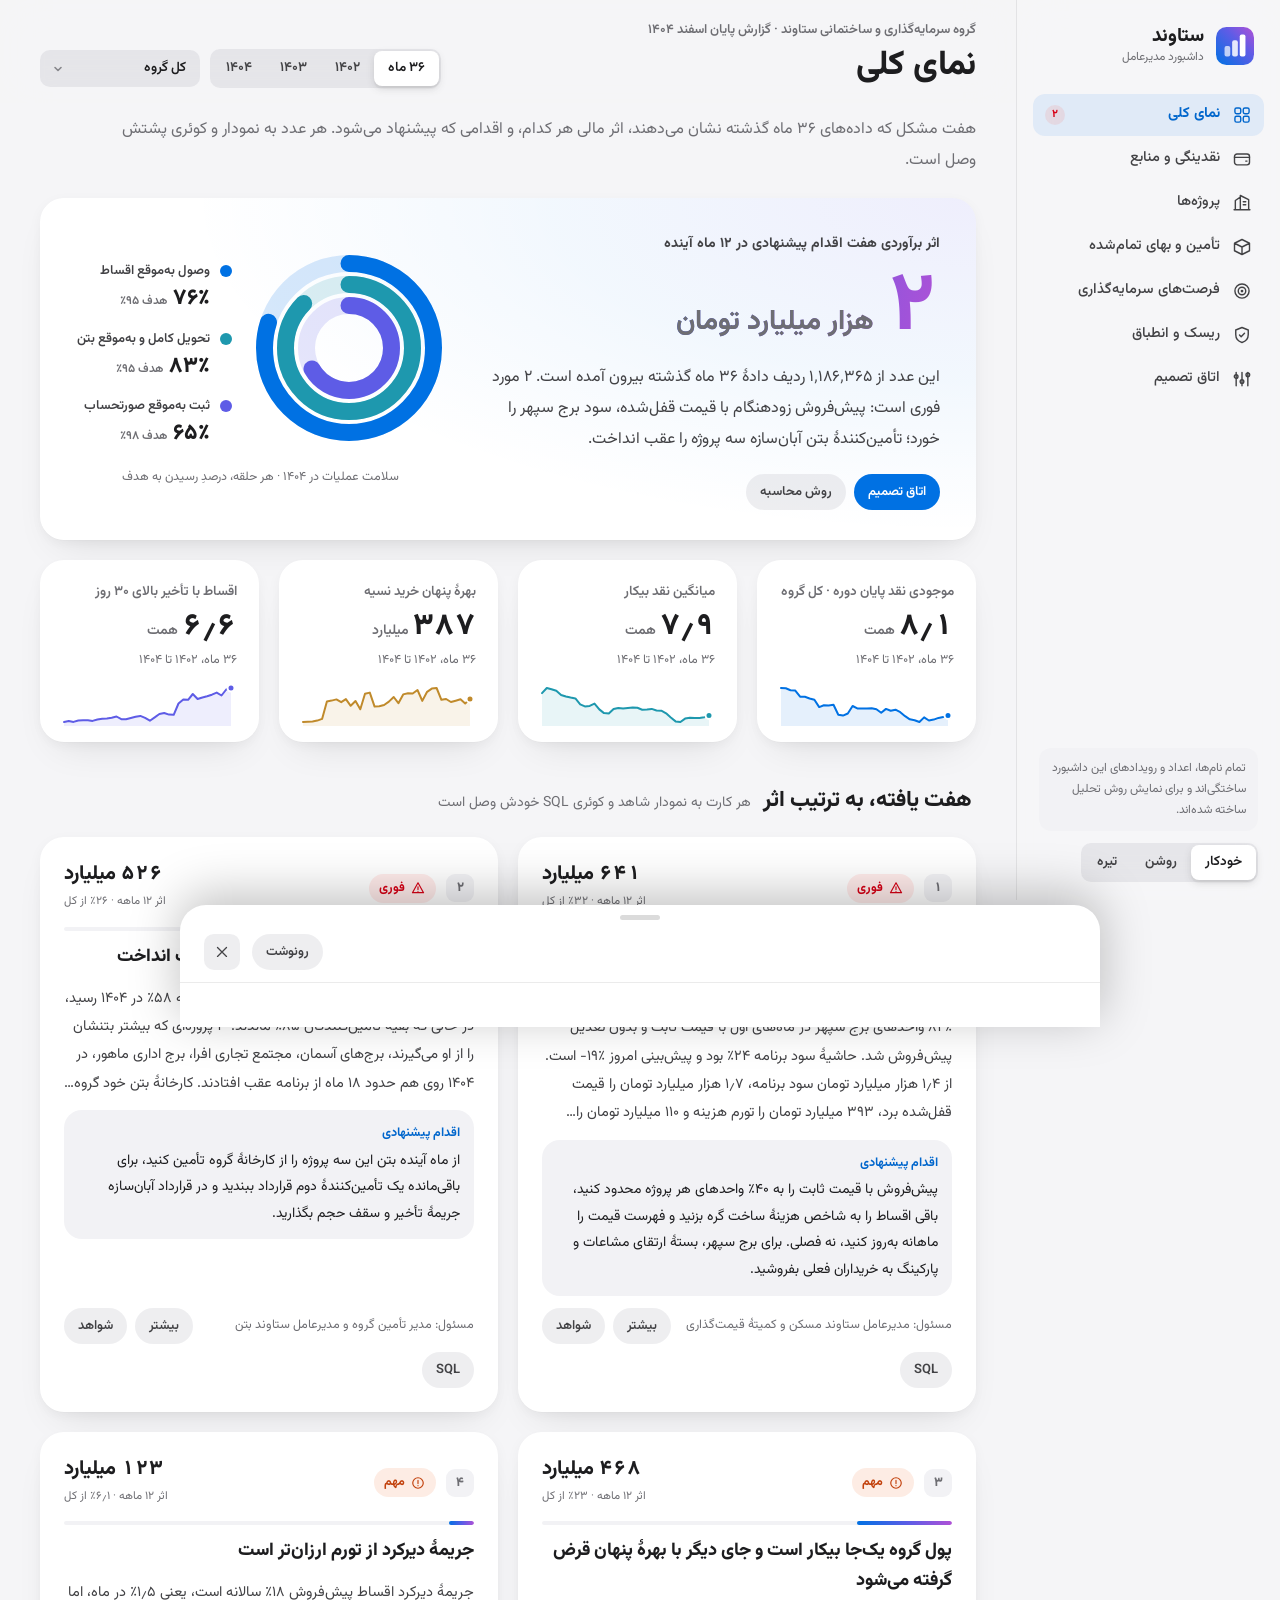
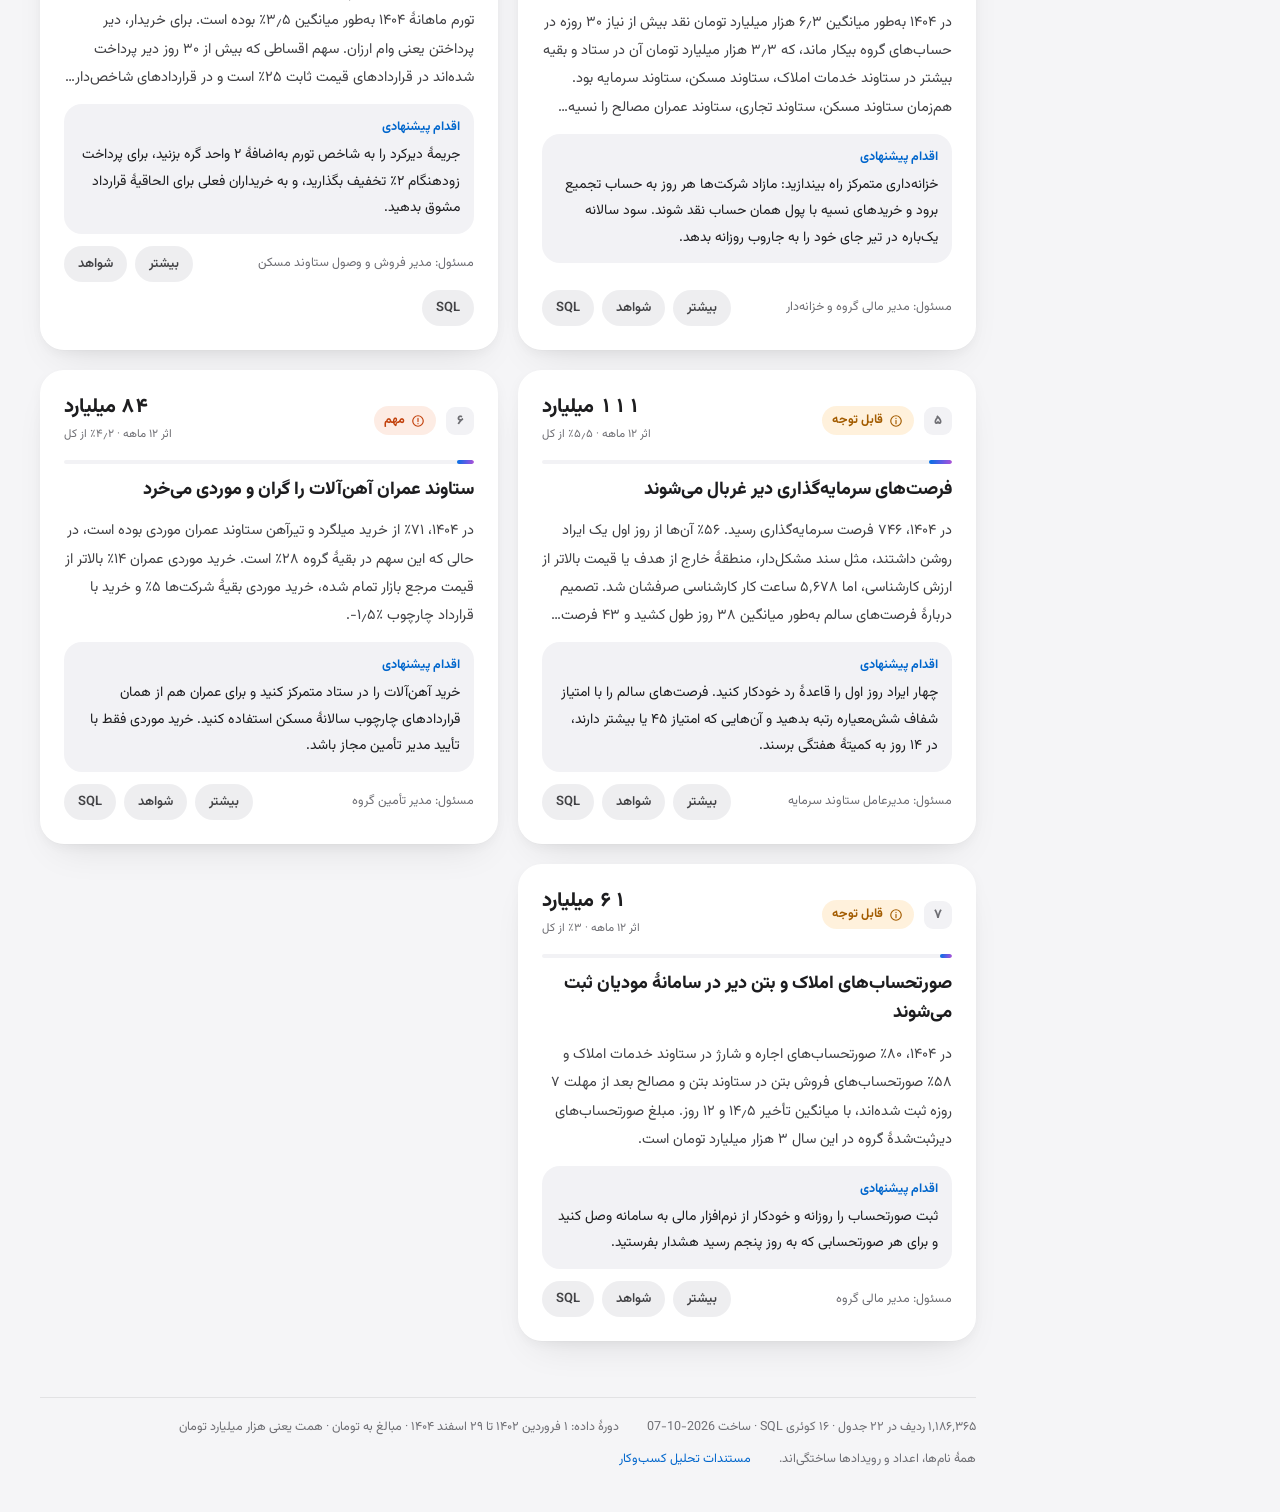
==== index.html @ 2791434b "Add the Setavand CEO decision dashboard, BA pack and data pipeline A Persian executive dashboard for" ====
<!doctype html>
<html lang="fa" dir="rtl">
<head>
  <meta charset="utf-8">
  <meta name="viewport" content="width=device-width, initial-scale=1, viewport-fit=cover">
  <title>داشبورد مدیرعامل ستاوند</title>
  <meta name="description" content="داشبورد تصمیم‌سازی مدیرعامل یک هلدینگ ساختمانی ساختگی: ۱٫۱۹ میلیون ردیف داده، هفت مشکل، هفت اقدام با اثر برآوردی. همهٔ داده‌ها ساختگی‌اند.">
  <meta name="theme-color" content="#f5f5f7" media="(prefers-color-scheme: light)">
  <meta name="theme-color" content="#000000" media="(prefers-color-scheme: dark)">
  <link rel="icon" href="assets/img/mark.svg" type="image/svg+xml">
  <link rel="preload" href="assets/fonts/Vazirmatn.woff2" as="font" type="font/woff2" crossorigin>
  <link rel="stylesheet" href="assets/css/app.css">
  <script>
    try { var t = localStorage.getItem("setavand-theme"); if (t === "light" || t === "dark") document.documentElement.setAttribute("data-theme", t); } catch (e) {}
  </script>
</head>
<body>
  <div class="app">
    <aside class="sidebar" aria-label="ناوبری اصلی">
      <div class="brand">
        <svg class="brand-mark" viewBox="0 0 40 40" aria-hidden="true">
          <defs><linearGradient id="bm" x1="0" y1="1" x2="1" y2="0"><stop offset="0" stop-color="#0071e3"/><stop offset=".6" stop-color="#5e5ce6"/><stop offset="1" stop-color="#b051d6"/></linearGradient></defs>
          <rect width="40" height="40" rx="11" fill="url(#bm)"/>
          <rect x="9" y="20" width="6" height="11" rx="2" fill="#fff" opacity=".7"/>
          <rect x="17" y="14" width="6" height="17" rx="2" fill="#fff" opacity=".85"/>
          <rect x="25" y="8" width="6" height="23" rx="2" fill="#fff"/>
        </svg>
        <div>
          <div class="brand-name">ستاوند</div>
          <div class="brand-sub">داشبورد مدیرعامل</div>
        </div>
      </div>
      <ul class="nav" id="nav"></ul>
      <div class="sidebar-foot">
        <div class="disclaimer">تمام نام‌ها، اعداد و رویدادهای این داشبورد ساختگی‌اند و برای نمایش روش تحلیل ساخته شده‌اند.</div>
        <div class="theme-toggle">
          <div class="seg" role="group" aria-label="حالت نمایش" id="theme-seg">
            <button type="button" data-theme-set="auto">خودکار</button>
            <button type="button" data-theme-set="light">روشن</button>
            <button type="button" data-theme-set="dark">تیره</button>
          </div>
        </div>
      </div>
    </aside>

    <div class="main">
      <header class="topbar" id="topbar">
        <div class="topbar-inner">
          <div class="title-block">
            <p class="eyebrow" id="eyebrow">گروه سرمایه‌گذاری و ساختمانی ستاوند · گزارش پایان اسفند ۱۴۰۴</p>
            <h1 class="page-title" id="page-title">نمای کلی</h1>
          </div>
          <div class="filters" id="filters">
            <div class="seg" role="group" aria-label="دورهٔ زمانی" id="year-seg"></div>
            <label class="sr-only" for="sub-select">شرکت</label>
            <select class="select" id="sub-select"></select>
            <button class="icon-btn mobile-only" type="button" id="theme-mobile" aria-label="تغییر حالت روشن و تیره">
              <svg viewBox="0 0 24 24"><path d="M21 12.8A9 9 0 1 1 11.2 3a7 7 0 0 0 9.8 9.8z"/></svg>
            </button>
          </div>
        </div>
        <nav class="mobile-nav" id="mobile-nav" aria-label="صفحه‌ها"></nav>
      </header>

      <main class="content" id="view" tabindex="-1">
        <p class="lede">در حال بارگذاری داده‌ها…</p>
      </main>

      <footer class="footer">
        <div class="footer-card" id="footer"></div>
      </footer>
    </div>
  </div>

  <div class="sheet-backdrop" id="sheet-backdrop"></div>
  <section class="sheet" id="sheet" role="dialog" aria-modal="true" aria-labelledby="sheet-title" hidden>
    <div class="sheet-grab"></div>
    <div class="sheet-head">
      <h3 id="sheet-title"></h3>
      <button class="btn" type="button" id="sheet-copy" hidden>رونوشت</button>
      <button class="icon-btn" type="button" id="sheet-close" aria-label="بستن">
        <svg viewBox="0 0 24 24"><path d="M6 6l12 12M18 6L6 18"/></svg>
      </button>
    </div>
    <div class="sheet-body" id="sheet-body"></div>
  </section>

  <script src="assets/js/model.js"></script>
  <script src="assets/js/charts.js"></script>
  <script src="assets/js/app.js"></script>
</body>
</html>
---- assets/css/app.css ----
/* Setavand executive dashboard - Apple-style design language, RTL, light & dark. */

@font-face {
  font-family: "Vazirmatn";
  src: url("../fonts/Vazirmatn.woff2") format("woff2-variations"), url("../fonts/Vazirmatn.woff2") format("woff2");
  font-weight: 100 900;
  font-display: swap;
}

:root {
  color-scheme: light;
  --page: #f5f5f7;
  --card: #ffffff;
  --card-2: #fbfbfd;
  --sunken: #f2f2f5;
  --ink: #1d1d1f;
  --ink-2: #424245;
  --ink-3: #6e6e73;
  --ink-4: #86868b;
  --hair: rgba(0, 0, 0, 0.08);
  --hair-strong: rgba(0, 0, 0, 0.14);
  --grid: #ececf0;
  --axis: #d2d2d7;
  --accent: #0071e3;
  --accent-ink: #0066cc;
  --accent-btn: #0071e3;
  --accent-soft: rgba(0, 113, 227, 0.09);
  --seg-bg: rgba(118, 118, 128, 0.12);
  --seg-on: #ffffff;
  --seg-shadow: 0 3px 8px rgba(0, 0, 0, 0.12), 0 3px 1px rgba(0, 0, 0, 0.04);
  --sidebar: rgba(246, 246, 248, 0.78);
  --topbar: rgba(245, 245, 247, 0.78);
  --shadow: 0 1px 1px rgba(0, 0, 0, 0.02), 0 4px 14px rgba(0, 0, 0, 0.045), 0 18px 40px -18px rgba(0, 0, 0, 0.12);
  --shadow-hover: 0 1px 1px rgba(0, 0, 0, 0.03), 0 10px 26px rgba(0, 0, 0, 0.08), 0 28px 60px -24px rgba(0, 0, 0, 0.2);
  --hero-grad: linear-gradient(100deg, #0071e3 0%, #5e5ce6 55%, #b051d6 100%);
  --hero-bg: radial-gradient(120% 140% at 100% 0%, rgba(94, 92, 230, 0.10) 0%, rgba(0, 113, 227, 0.05) 38%, rgba(255, 255, 255, 0) 70%), var(--card);

  /* categorical - validated: scripts/validate_palette.js, light vs #FFFFFF */
  --c1: #0071e3;
  --c2: #c08a2b;
  --c3: #5e5ce6;
  --c4: #1e98ae;
  --c5: #b051d6;
  --plan: #9a9aa0;
  --total: #48484a;
  /* sequential (one hue, light -> dark) */
  --q1: #cfe3fa; --q2: #9cc5f3; --q3: #5a9ee8; --q4: #1f74d6; --q5: #0b4fa3;

  /* status - reserved; always with an icon and a label */
  --good: #1f8a3b;     --good-soft: rgba(31, 138, 59, 0.10);
  --warning: #a35c00;  --warning-soft: rgba(255, 159, 10, 0.14);
  --serious: #c2410c;  --serious-soft: rgba(234, 88, 12, 0.11);
  --critical: #d70015; --critical-soft: rgba(255, 59, 48, 0.10);

  --radius: 24px;
  --radius-md: 18px;
  --radius-sm: 12px;
  --ease: cubic-bezier(0.2, 0.8, 0.2, 1);
  --sidebar-w: 264px;
}

@media (prefers-color-scheme: dark) {
  :root:not([data-theme="light"]) {
    color-scheme: dark;
    --page: #000000; --card: #1c1c1e; --card-2: #232325; --sunken: #2c2c2e;
    --ink: #f5f5f7; --ink-2: #d1d1d6; --ink-3: #a1a1a6; --ink-4: #8e8e93;
    --hair: rgba(255, 255, 255, 0.08); --hair-strong: rgba(255, 255, 255, 0.16);
    --grid: #2c2c2e; --axis: #3a3a3c;
    --accent: #2997ff; --accent-ink: #4aa8ff; --accent-soft: rgba(41, 151, 255, 0.14);
    --seg-bg: rgba(118, 118, 128, 0.24); --seg-on: #636366; --seg-shadow: 0 3px 8px rgba(0, 0, 0, 0.3);
    --sidebar: rgba(22, 22, 24, 0.78); --topbar: rgba(0, 0, 0, 0.72);
    --shadow: 0 0 0 1px rgba(255, 255, 255, 0.06); --shadow-hover: 0 0 0 1px rgba(255, 255, 255, 0.12), 0 20px 50px -20px rgba(0, 0, 0, 0.8);
    --hero-grad: linear-gradient(100deg, #2997ff 0%, #8c89ff 55%, #d27ff5 100%);
    --hero-bg: radial-gradient(120% 140% at 100% 0%, rgba(116, 114, 238, 0.20) 0%, rgba(41, 151, 255, 0.07) 40%, rgba(28, 28, 30, 0) 72%), var(--card);
    /* categorical - validated in dark mode vs #1C1C1E */
    --c1: #2a8bf2; --c2: #ba8732; --c3: #7472ee; --c4: #2a9fb4; --c5: #bb6be0;
    --plan: #7c7c82; --total: #c7c7cc;
    --q1: #16365c; --q2: #1d5293; --q3: #2a74c9; --q4: #5b9ff0; --q5: #a9cdf8;
    --good: #32d74b; --good-soft: rgba(50, 215, 75, 0.14);
    --warning: #ffb340; --warning-soft: rgba(255, 179, 64, 0.15);
    --serious: #ff8a4c; --serious-soft: rgba(255, 138, 76, 0.15);
    --critical: #ff6961; --critical-soft: rgba(255, 105, 97, 0.15);
  }
}
:root[data-theme="dark"] {
  color-scheme: dark;
  --page: #000000; --card: #1c1c1e; --card-2: #232325; --sunken: #2c2c2e;
  --ink: #f5f5f7; --ink-2: #d1d1d6; --ink-3: #a1a1a6; --ink-4: #8e8e93;
  --hair: rgba(255, 255, 255, 0.08); --hair-strong: rgba(255, 255, 255, 0.16);
  --grid: #2c2c2e; --axis: #3a3a3c;
  --accent: #2997ff; --accent-ink: #4aa8ff; --accent-soft: rgba(41, 151, 255, 0.14);
  --seg-bg: rgba(118, 118, 128, 0.24); --seg-on: #636366; --seg-shadow: 0 3px 8px rgba(0, 0, 0, 0.3);
  --sidebar: rgba(22, 22, 24, 0.78); --topbar: rgba(0, 0, 0, 0.72);
  --shadow: 0 0 0 1px rgba(255, 255, 255, 0.06); --shadow-hover: 0 0 0 1px rgba(255, 255, 255, 0.12), 0 20px 50px -20px rgba(0, 0, 0, 0.8);
  --hero-grad: linear-gradient(100deg, #2997ff 0%, #8c89ff 55%, #d27ff5 100%);
  --hero-bg: radial-gradient(120% 140% at 100% 0%, rgba(116, 114, 238, 0.20) 0%, rgba(41, 151, 255, 0.07) 40%, rgba(28, 28, 30, 0) 72%), var(--card);
  --c1: #2a8bf2; --c2: #ba8732; --c3: #7472ee; --c4: #2a9fb4; --c5: #bb6be0;
  --plan: #7c7c82; --total: #c7c7cc;
  --q1: #16365c; --q2: #1d5293; --q3: #2a74c9; --q4: #5b9ff0; --q5: #a9cdf8;
  --good: #32d74b; --good-soft: rgba(50, 215, 75, 0.14);
  --warning: #ffb340; --warning-soft: rgba(255, 179, 64, 0.15);
  --serious: #ff8a4c; --serious-soft: rgba(255, 138, 76, 0.15);
  --critical: #ff6961; --critical-soft: rgba(255, 105, 97, 0.15);
}

*, *::before, *::after { box-sizing: border-box; }
html { -webkit-text-size-adjust: 100%; }
body {
  margin: 0;
  background: var(--page);
  color: var(--ink);
  font-family: "Vazirmatn", system-ui, -apple-system, "Segoe UI", Tahoma, sans-serif;
  font-size: 15px;
  line-height: 1.85;
  -webkit-font-smoothing: antialiased;
  -moz-osx-font-smoothing: grayscale;
  text-rendering: optimizeLegibility;
  transition: background-color 0.4s var(--ease), color 0.4s var(--ease);
}
button, select, input { font: inherit; color: inherit; }
a { color: var(--accent-ink); text-decoration: none; }
::selection { background: var(--accent-soft); }
.num, .tab { font-variant-numeric: tabular-nums; }
.ltr { direction: ltr; unicode-bidi: isolate; }
.sr-only { position: absolute; width: 1px; height: 1px; overflow: hidden; clip: rect(0 0 0 0); white-space: nowrap; }
:focus-visible { outline: 3px solid var(--accent); outline-offset: 2px; border-radius: 8px; }

/* ------------------------------------------------------------------ layout */
.app { display: flex; min-height: 100vh; }
.sidebar {
  position: sticky; top: 0; height: 100vh; width: var(--sidebar-w); flex: 0 0 var(--sidebar-w);
  display: flex; flex-direction: column; gap: 6px;
  padding: 26px 16px 18px;
  background: var(--sidebar);
  -webkit-backdrop-filter: saturate(180%) blur(24px); backdrop-filter: saturate(180%) blur(24px);
  border-left: 1px solid var(--hair);
  z-index: 20;
}
.brand { display: flex; align-items: center; gap: 12px; padding: 0 10px 22px; }
.brand-mark { width: 38px; height: 38px; flex: 0 0 38px; }
.brand-name { font-size: 19px; font-weight: 800; line-height: 1.2; }
.brand-sub { font-size: 12px; color: var(--ink-3); line-height: 1.4; }
.nav { list-style: none; margin: 0; padding: 0; display: flex; flex-direction: column; gap: 2px; }
.nav a {
  display: flex; align-items: center; gap: 12px; height: 42px; padding: 0 12px;
  border-radius: var(--radius-sm); color: var(--ink-2); font-weight: 500; font-size: 14.5px;
  transition: background-color 0.2s var(--ease), color 0.2s var(--ease);
}
.nav a svg { width: 20px; height: 20px; flex: 0 0 20px; stroke: currentColor; fill: none; stroke-width: 1.7; stroke-linecap: round; stroke-linejoin: round; }
.nav a:hover { background: var(--hair); }
.nav a[aria-current="page"] { background: var(--accent-soft); color: var(--accent-ink); font-weight: 700; }
.nav .badge { margin-inline-start: auto; font-size: 11px; font-weight: 700; min-width: 20px; height: 20px; border-radius: 10px; display: grid; place-items: center; background: var(--critical-soft); color: var(--critical); padding: 0 6px; }
.sidebar-foot { margin-top: auto; display: flex; flex-direction: column; gap: 12px; padding: 0 6px; }
.disclaimer { font-size: 12px; line-height: 1.75; color: var(--ink-3); background: var(--sunken); border-radius: var(--radius-sm); padding: 10px 12px; }
.theme-toggle { display: flex; }

.main { flex: 1; min-width: 0; display: flex; flex-direction: column; }
.topbar {
  position: sticky; top: 0; z-index: 15;
  background: var(--topbar);
  -webkit-backdrop-filter: saturate(180%) blur(24px); backdrop-filter: saturate(180%) blur(24px);
  border-bottom: 1px solid transparent;
  transition: border-color 0.3s var(--ease);
}
.topbar.scrolled { border-bottom-color: var(--hair); }
.topbar-inner { max-width: 1360px; margin: 0 auto; padding: 18px 40px 14px; display: flex; align-items: flex-end; gap: 24px; flex-wrap: wrap; }
.title-block { flex: 1 1 360px; min-width: 0; }
.eyebrow { margin: 0; font-size: 13px; font-weight: 600; color: var(--ink-3); }
.page-title { margin: 2px 0 0; font-size: 34px; line-height: 1.3; font-weight: 800; }
.filters { display: flex; align-items: center; gap: 10px; flex-wrap: wrap; }
.content { max-width: 1360px; width: 100%; margin: 0 auto; padding: 12px 40px 56px; }
.page { animation: page-in 0.55s var(--ease) both; }
@keyframes page-in { from { opacity: 0; transform: translateY(10px); } to { opacity: 1; transform: none; } }
.lede { margin: 0 0 22px; max-width: 880px; color: var(--ink-3); font-size: 16px; line-height: 1.9; }
.empty { margin: 0; padding: 48px 16px; text-align: center; color: var(--ink-3); font-size: 14.5px; line-height: 1.9; border: 1px dashed var(--hair-strong); border-radius: 14px; }

/* ------------------------------------------------------------------ controls */
.seg { display: inline-flex; background: var(--seg-bg); border-radius: 10px; padding: 2px; gap: 0; position: relative; }
.seg button {
  border: 0; background: transparent; padding: 5px 14px; border-radius: 8px; font-size: 13.5px; font-weight: 600;
  color: var(--ink-2); cursor: pointer; min-height: 32px; transition: color 0.2s, background-color 0.25s var(--ease), box-shadow 0.25s var(--ease);
}
.seg button[aria-pressed="true"] { background: var(--seg-on); box-shadow: var(--seg-shadow); color: var(--ink); }
.select {
  appearance: none; -webkit-appearance: none; border: 0; background: var(--seg-bg); border-radius: 10px;
  padding: 6px 14px 6px 34px; min-height: 36px; font-size: 13.5px; font-weight: 600; cursor: pointer;
  background-image: url("data:image/svg+xml,%3Csvg xmlns='http://www.w3.org/2000/svg' width='12' height='12' viewBox='0 0 12 12'%3E%3Cpath d='M3 4.5l3 3 3-3' fill='none' stroke='%2386868b' stroke-width='1.6' stroke-linecap='round' stroke-linejoin='round'/%3E%3C/svg%3E");
  background-repeat: no-repeat; background-position: left 12px center;
}
.icon-btn {
  border: 0; background: var(--seg-bg); width: 36px; height: 36px; border-radius: 10px; display: grid; place-items: center; cursor: pointer;
  transition: background-color 0.2s;
}
.icon-btn:hover { background: var(--hair-strong); }
.icon-btn svg { width: 18px; height: 18px; stroke: var(--ink-2); fill: none; stroke-width: 1.7; stroke-linecap: round; stroke-linejoin: round; }
.btn {
  display: inline-flex; align-items: center; gap: 6px; border: 0; cursor: pointer; border-radius: 999px;
  padding: 6px 14px; font-size: 13px; font-weight: 600; background: var(--seg-bg); color: var(--ink-2); min-height: 32px;
  transition: background-color 0.2s var(--ease), transform 0.15s var(--ease);
}
.btn:hover { background: var(--hair-strong); }
.btn:active { transform: scale(0.97); }
.btn.primary { background: var(--accent-btn); color: #fff; }
.btn.primary:hover { filter: brightness(1.08); }
.btn svg { width: 15px; height: 15px; stroke: currentColor; fill: none; stroke-width: 1.8; stroke-linecap: round; stroke-linejoin: round; }
.chip { font-size: 12px; font-weight: 600; color: var(--ink-3); background: var(--sunken); border-radius: 999px; padding: 2px 10px; white-space: nowrap; }
.chip.ltr { font-family: ui-monospace, "SF Mono", Consolas, monospace; font-size: 11.5px; }

/* ------------------------------------------------------------------ grid & cards */
.grid { display: grid; grid-template-columns: repeat(12, minmax(0, 1fr)); gap: 20px; }
.span-12 { grid-column: span 12; } .span-8 { grid-column: span 8; } .span-7 { grid-column: span 7; }
.span-6 { grid-column: span 6; } .span-5 { grid-column: span 5; } .span-4 { grid-column: span 4; } .span-3 { grid-column: span 3; }
.card {
  background: var(--card); border-radius: var(--radius); box-shadow: var(--shadow); padding: 24px 24px 20px;
  min-width: 0; position: relative; transition: box-shadow 0.35s var(--ease), transform 0.35s var(--ease);
}
.card.flash { animation: flash 1.6s var(--ease); }
@keyframes flash { 0%, 100% { box-shadow: var(--shadow); } 20% { box-shadow: 0 0 0 3px var(--accent), var(--shadow-hover); } }
.card-head { display: flex; align-items: flex-start; gap: 12px; margin-bottom: 14px; }
.card-titles { flex: 1; min-width: 0; }
.card-title { margin: 0; font-size: 17px; line-height: 1.6; font-weight: 700; }
.card-sub { margin: 2px 0 0; font-size: 13px; line-height: 1.75; color: var(--ink-3); }
.card-tools { display: flex; gap: 6px; flex-shrink: 0; }
.card-foot { display: flex; align-items: center; gap: 8px; flex-wrap: wrap; margin-top: 10px; font-size: 12.5px; color: var(--ink-3); }
.section-title { grid-column: span 12; display: flex; align-items: baseline; gap: 12px; margin: 22px 4px 0; }
.section-title h2 { margin: 0; font-size: 22px; font-weight: 800; line-height: 1.5; }
.section-title p { margin: 0; color: var(--ink-3); font-size: 14px; }

.legend { display: flex; flex-wrap: wrap; gap: 6px 16px; margin: 0 0 10px; padding: 0; list-style: none; font-size: 12.5px; color: var(--ink-2); }
.legend li { display: inline-flex; align-items: center; gap: 7px; }
.legend i { width: 10px; height: 10px; border-radius: 3px; display: inline-block; }
.legend i.line { height: 3px; width: 16px; border-radius: 2px; }
.legend i.dash { height: 0; width: 16px; border-top: 2px dashed var(--plan); border-radius: 0; }

/* ------------------------------------------------------------------ hero */
.hero { background: var(--hero-bg); padding: 34px 36px 30px; overflow: hidden; }
.hero-grid { display: grid; grid-template-columns: minmax(0, 1.25fr) minmax(0, 1fr); gap: 36px; align-items: center; }
.hero-eyebrow { font-size: 14px; font-weight: 700; color: var(--ink-2); margin: 0 0 4px; }
.hero-number {
  font-size: clamp(48px, 6.4vw, 84px); font-weight: 800; line-height: 1.15; margin: 4px 0 6px;
  background: var(--hero-grad); -webkit-background-clip: text; background-clip: text; color: transparent;
  font-variant-numeric: tabular-nums; white-space: nowrap;
}
.hero-number small { font-size: 0.34em; font-weight: 700; -webkit-text-fill-color: var(--ink-3); color: var(--ink-3); margin-inline-start: 10px; }
.hero-text { margin: 0; color: var(--ink-2); font-size: 16px; line-height: 1.95; max-width: 640px; }
.hero-actions { display: flex; gap: 8px; margin-top: 18px; flex-wrap: wrap; }
.rings-wrap { display: flex; align-items: center; gap: 22px; justify-content: center; }
.rings { width: 190px; height: 190px; flex: 0 0 190px; }
.ring-legend { list-style: none; margin: 0; padding: 0; display: flex; flex-direction: column; gap: 14px; }
.ring-legend li { display: grid; grid-template-columns: 12px 1fr; gap: 2px 10px; align-items: center; }
.ring-legend i { width: 12px; height: 12px; border-radius: 50%; }
.ring-legend .rl-label { font-size: 13px; color: var(--ink-2); font-weight: 600; }
.ring-legend .rl-value { grid-column: 2; font-size: 22px; font-weight: 800; line-height: 1.25; }
.ring-legend .rl-value span { font-size: 12px; font-weight: 600; color: var(--ink-3); margin-inline-start: 6px; }
.hero-caption { margin: 12px 0 0; font-size: 12.5px; color: var(--ink-3); text-align: center; }

/* ------------------------------------------------------------------ KPI tiles */
.kpis { grid-column: span 12; display: grid; grid-template-columns: repeat(4, minmax(0, 1fr)); gap: 20px; }
.kpi { padding: 20px 22px 16px; display: flex; flex-direction: column; gap: 2px; }
.kpi-label { font-size: 13.5px; font-weight: 600; color: var(--ink-3); }
.kpi-value { font-size: 30px; font-weight: 800; line-height: 1.35; font-variant-numeric: tabular-nums; }
.kpi-value small { font-size: 14px; font-weight: 600; color: var(--ink-3); margin-inline-start: 4px; }
.kpi-delta { font-size: 12.5px; color: var(--ink-3); display: flex; align-items: center; gap: 6px; }
.kpi-delta b { font-weight: 700; color: var(--ink-2); }
.kpi-spark { height: 44px; margin-top: 8px; }

/* ------------------------------------------------------------------ insight cards */
.insights { grid-column: span 12; display: grid; grid-template-columns: repeat(2, minmax(0, 1fr)); gap: 20px; }
.insight { display: flex; flex-direction: column; gap: 12px; padding: 24px; cursor: default; }
.insight:hover { box-shadow: var(--shadow-hover); transform: translateY(-2px); }
.insight-top { display: flex; align-items: center; gap: 10px; }
.rank { font-size: 13px; font-weight: 800; color: var(--ink-3); width: 28px; height: 28px; border-radius: 9px; background: var(--sunken); display: grid; place-items: center; }
.pill { display: inline-flex; align-items: center; gap: 6px; border-radius: 999px; padding: 3px 11px 3px 10px; font-size: 12.5px; font-weight: 700; }
.pill svg { width: 14px; height: 14px; fill: none; stroke: currentColor; stroke-width: 2; stroke-linecap: round; stroke-linejoin: round; }
.pill.critical { background: var(--critical-soft); color: var(--critical); }
.pill.serious { background: var(--serious-soft); color: var(--serious); }
.pill.warning { background: var(--warning-soft); color: var(--warning); }
.pill.good { background: var(--good-soft); color: var(--good); }
.insight-impact { margin-inline-start: auto; text-align: left; }
.insight-impact b { display: block; font-size: 20px; font-weight: 800; line-height: 1.3; font-variant-numeric: tabular-nums; }
.insight-impact span { font-size: 11.5px; color: var(--ink-3); }
.insight h3 { margin: 0; font-size: 18px; line-height: 1.65; font-weight: 800; }
.insight p { margin: 0; color: var(--ink-2); font-size: 14.5px; line-height: 1.95; }
.insight .clamp { display: -webkit-box; -webkit-line-clamp: 4; -webkit-box-orient: vertical; overflow: hidden; }
.insight.open .clamp { -webkit-line-clamp: unset; }
.action { background: var(--sunken); border-radius: var(--radius-md); padding: 12px 14px; font-size: 14px; line-height: 1.9; color: var(--ink); }
.action b { display: block; font-size: 12.5px; color: var(--accent-ink); margin-bottom: 2px; }
.insight-foot { display: flex; align-items: center; gap: 8px; flex-wrap: wrap; margin-top: auto; }
.insight-foot .owner { font-size: 12.5px; color: var(--ink-3); margin-inline-end: auto; }
.share-bar { height: 4px; border-radius: 2px; background: var(--sunken); overflow: hidden; }
.share-bar i { display: block; height: 100%; border-radius: 2px; background: var(--hero-grad); transform-origin: right; animation: grow-x 1s var(--ease) both; }
@keyframes grow-x { from { transform: scaleX(0); } to { transform: scaleX(1); } }

/* ------------------------------------------------------------------ charts */
.chart { position: relative; width: 100%; }
.chart svg { display: block; width: 100%; overflow: visible; }
.chart text { font-family: inherit; }
.axis text { fill: var(--ink-3); font-size: 11.5px; }
.axis .domain { stroke: var(--axis); }
.gridline { stroke: var(--grid); stroke-width: 1; shape-rendering: crispEdges; }
.zero { stroke: var(--axis); stroke-width: 1; shape-rendering: crispEdges; }
.ref-line { stroke: var(--ink-4); stroke-width: 1.25; stroke-dasharray: 4 4; }
.ref-label { fill: var(--ink-3); font-size: 11.5px; font-weight: 600; }
.data-label { fill: var(--ink-2); font-size: 11.5px; font-weight: 600; font-variant-numeric: tabular-nums; }
.data-label.strong { fill: var(--ink); font-weight: 700; }
.cat-label { fill: var(--ink-2); font-size: 12.5px; }
.crosshair { stroke: var(--ink-4); stroke-width: 1; pointer-events: none; }
.hit { fill: transparent; cursor: crosshair; }
.mark { transition: opacity 0.2s var(--ease); }
.dim .mark:not(.on) { opacity: 0.28; }
.line-path { fill: none; stroke-width: 2; stroke-linejoin: round; stroke-linecap: round; }
.line-path.dashed { stroke-dasharray: 5 5; }
.area-path { opacity: 0.1; }
.draw { stroke-dasharray: var(--len); stroke-dashoffset: var(--len); animation: draw 1.3s var(--ease) forwards; }
@keyframes draw { to { stroke-dashoffset: 0; } }
.grow-y { transform-box: fill-box; transform-origin: 50% 100%; animation: grow-y 0.8s var(--ease) both; }
.grow-y.neg { transform-origin: 50% 0%; }
@keyframes grow-y { from { transform: scaleY(0); } to { transform: scaleY(1); } }
.grow-x { transform-box: fill-box; transform-origin: 100% 50%; animation: grow-xx 0.8s var(--ease) both; }
@keyframes grow-xx { from { transform: scaleX(0); } to { transform: scaleX(1); } }
.fade-in { animation: fade 0.8s var(--ease) both; }
@keyframes fade { from { opacity: 0; } to { opacity: 1; } }
.ring-arc { transition: stroke-dashoffset 1.4s var(--ease); }

.tip {
  position: fixed; z-index: 100; pointer-events: none; min-width: 150px; max-width: 300px;
  background: var(--card); color: var(--ink); border-radius: 14px; padding: 10px 12px;
  box-shadow: 0 0 0 1px var(--hair), 0 12px 32px rgba(0, 0, 0, 0.16); font-size: 12.5px; line-height: 1.75;
  opacity: 0; transform: translateY(4px); transition: opacity 0.15s, transform 0.15s;
}
.tip.on { opacity: 1; transform: none; }
.tip .t-head { font-weight: 700; margin-bottom: 4px; color: var(--ink); }
.tip .t-row { display: flex; align-items: center; gap: 8px; }
.tip .t-row i { width: 9px; height: 9px; border-radius: 3px; flex: 0 0 9px; }
.tip .t-row span { color: var(--ink-3); }
.tip .t-row b { margin-inline-start: auto; font-weight: 700; font-variant-numeric: tabular-nums; padding-inline-start: 14px; }

/* tables */
.table-wrap { overflow-x: auto; margin: 0 -4px; }
table.data { width: 100%; border-collapse: collapse; font-size: 13px; }
table.data th { text-align: right; font-weight: 600; color: var(--ink-3); font-size: 12px; padding: 8px 10px; border-bottom: 1px solid var(--hair-strong); white-space: nowrap; position: sticky; top: 0; background: var(--card); }
table.data td { padding: 9px 10px; border-bottom: 1px solid var(--hair); white-space: nowrap; font-variant-numeric: tabular-nums; }
table.data tr:last-child td { border-bottom: 0; }
table.data td.n, table.data th.n { text-align: left; }
table.data tbody tr { transition: background-color 0.15s; }
table.data tbody tr:hover { background: var(--card-2); }
table.data tr.clickable { cursor: pointer; }
table.data tr.sel { background: var(--accent-soft); }
.scroll-y { max-height: 420px; overflow-y: auto; }
.bar-cell { display: inline-block; height: 6px; border-radius: 3px; background: var(--c1); vertical-align: middle; margin-inline-start: 8px; }
.status-dot { display: inline-flex; align-items: center; gap: 5px; font-weight: 600; font-size: 12px; }
.status-dot svg { width: 12px; height: 12px; fill: none; stroke: currentColor; stroke-width: 2.2; stroke-linecap: round; stroke-linejoin: round; }
.status-dot.critical { color: var(--critical); } .status-dot.serious { color: var(--serious); } .status-dot.warning { color: var(--warning); } .status-dot.good { color: var(--good); }

/* stat strip inside cards */
.stats { display: grid; grid-template-columns: repeat(auto-fit, minmax(150px, 1fr)); gap: 14px; margin-bottom: 14px; }
.stat { background: var(--sunken); border-radius: var(--radius-md); padding: 12px 14px; }
.stat span { display: block; font-size: 12px; color: var(--ink-3); font-weight: 600; }
.stat b { display: block; font-size: 21px; font-weight: 800; line-height: 1.45; font-variant-numeric: tabular-nums; }
.stat em { font-style: normal; font-size: 12px; color: var(--ink-3); }

/* ------------------------------------------------------------------ decision room */
.levers { display: flex; flex-direction: column; gap: 4px; }
.lever { display: grid; grid-template-columns: minmax(0, 1fr) auto; gap: 2px 14px; padding: 14px 0; border-bottom: 1px solid var(--hair); }
.lever:last-child { border-bottom: 0; }
.lever label { font-size: 14px; font-weight: 600; }
.lever .lv-value { font-size: 14px; font-weight: 800; font-variant-numeric: tabular-nums; color: var(--accent-ink); }
.lever .lv-help { grid-column: 1 / -1; font-size: 12.5px; color: var(--ink-3); line-height: 1.75; }
.lever input[type="range"] { grid-column: 1 / -1; width: 100%; }
input[type="range"] {
  -webkit-appearance: none; appearance: none; height: 28px; background: transparent; cursor: pointer; margin: 2px 0;
}
input[type="range"]::-webkit-slider-runnable-track { height: 4px; border-radius: 2px; background: linear-gradient(to left, var(--accent) var(--fill, 50%), var(--seg-bg) var(--fill, 50%)); }
input[type="range"]::-moz-range-track { height: 4px; border-radius: 2px; background: var(--seg-bg); }
input[type="range"]::-moz-range-progress { height: 4px; border-radius: 2px; background: var(--accent); }
input[type="range"]::-webkit-slider-thumb { -webkit-appearance: none; width: 24px; height: 24px; border-radius: 50%; background: #fff; margin-top: -10px; box-shadow: 0 0 0 0.5px rgba(0, 0, 0, 0.1), 0 3px 8px rgba(0, 0, 0, 0.18); transition: transform 0.15s; }
input[type="range"]::-moz-range-thumb { width: 24px; height: 24px; border: 0; border-radius: 50%; background: #fff; box-shadow: 0 0 0 0.5px rgba(0, 0, 0, 0.1), 0 3px 8px rgba(0, 0, 0, 0.18); }
input[type="range"]:active::-webkit-slider-thumb { transform: scale(1.12); }
.switch { position: relative; width: 51px; height: 31px; flex: 0 0 51px; }
.switch input { position: absolute; opacity: 0; inset: 0; cursor: pointer; z-index: 1; margin: 0; }
.switch span { position: absolute; inset: 0; border-radius: 16px; background: var(--seg-bg); transition: background-color 0.25s var(--ease); }
.switch span::after { content: ""; position: absolute; top: 2px; right: 2px; width: 27px; height: 27px; border-radius: 50%; background: #fff; box-shadow: 0 3px 8px rgba(0, 0, 0, 0.15); transition: transform 0.25s var(--ease); }
.switch input:checked + span { background: var(--good); }
.switch input:checked + span::after { transform: translateX(-20px); }
.lever-group { font-size: 12px; font-weight: 800; color: var(--ink-3); margin: 14px 0 0; }
.lever-group:first-child { margin-top: 0; }
.sticky-col { position: sticky; top: 140px; }
.memo { background: var(--card); }
.memo-head { display: grid; grid-template-columns: auto 1fr; gap: 4px 18px; font-size: 13.5px; padding-bottom: 16px; margin-bottom: 8px; border-bottom: 1px solid var(--hair-strong); }
.memo-head dt { color: var(--ink-3); font-weight: 600; }
.memo-head dd { margin: 0; }
.memo h3 { font-size: 16.5px; margin: 22px 0 6px; line-height: 1.7; display: flex; gap: 10px; align-items: center; }
.memo p, .memo li { font-size: 14.5px; line-height: 2; color: var(--ink-2); margin: 0; }
.memo ol { margin: 6px 0 0; padding-inline-start: 20px; }
.memo dl.decision { display: grid; grid-template-columns: 92px 1fr; gap: 4px 12px; margin: 6px 0 0; font-size: 14px; line-height: 1.95; }
.memo dl.decision dt { color: var(--ink-3); font-weight: 600; }
.memo dl.decision dd { margin: 0; color: var(--ink-2); }
.memo .sign { margin-top: 26px; padding-top: 14px; border-top: 1px solid var(--hair); font-size: 13px; color: var(--ink-3); }

/* ------------------------------------------------------------------ sheet (SQL viewer, table view) */
.sheet-backdrop { position: fixed; inset: 0; background: rgba(0, 0, 0, 0.32); z-index: 90; opacity: 0; pointer-events: none; transition: opacity 0.3s var(--ease); }
.sheet-backdrop.on { opacity: 1; pointer-events: auto; }
.sheet {
  position: fixed; z-index: 91; left: 50%; bottom: 0; width: min(920px, 100%); max-height: 86vh; transform: translate(-50%, 104%);
  background: var(--card); border-radius: 26px 26px 0 0; box-shadow: 0 -10px 50px rgba(0, 0, 0, 0.25);
  display: flex; flex-direction: column; transition: transform 0.45s var(--ease);
}
.sheet.on { transform: translate(-50%, 0); }
.sheet-grab { width: 40px; height: 5px; border-radius: 3px; background: var(--hair-strong); margin: 10px auto 0; }
.sheet-head { display: flex; align-items: center; gap: 12px; padding: 14px 24px 12px; border-bottom: 1px solid var(--hair); }
.sheet-head h3 { margin: 0; font-size: 17px; flex: 1; line-height: 1.6; }
.sheet-body { overflow: auto; padding: 16px 24px 28px; }
pre.sql {
  direction: ltr; text-align: left; margin: 0; font-family: ui-monospace, "SF Mono", "Cascadia Code", Consolas, monospace; font-size: 12.5px; line-height: 1.75;
  background: var(--sunken); border-radius: var(--radius-md); padding: 16px 18px; overflow: auto; white-space: pre; color: var(--ink);
}
pre.sql .k { color: var(--c3); font-weight: 600; }
pre.sql .c { color: var(--ink-4); font-style: italic; }
pre.sql .s { color: var(--c4); }
pre.sql .n { color: var(--c2); }
.sheet-note { font-size: 13px; color: var(--ink-3); margin: 0 0 12px; line-height: 1.85; }

/* ------------------------------------------------------------------ footer */
.footer { max-width: 1360px; width: 100%; margin: 0 auto; padding: 0 40px 40px; color: var(--ink-3); font-size: 12.5px; line-height: 1.9; }
.footer-card { border-top: 1px solid var(--hair); padding-top: 18px; display: flex; flex-wrap: wrap; gap: 8px 28px; }

/* ------------------------------------------------------------------ mobile nav */
.mobile-nav { display: none; }
@media (max-width: 1180px) {
  .span-8, .span-7, .span-6, .span-5, .span-4 { grid-column: span 12; }
  .span-3 { grid-column: span 6; }
  .kpis { grid-template-columns: repeat(2, minmax(0, 1fr)); }
  .hero-grid { grid-template-columns: 1fr; }
  .sticky-col { position: static; }
}
@media (max-width: 920px) {
  .sidebar { display: none; }
  .mobile-nav {
    display: flex; gap: 6px; overflow-x: auto; padding: 0 16px 10px; scrollbar-width: none; -webkit-overflow-scrolling: touch;
  }
  .mobile-nav::-webkit-scrollbar { display: none; }
  .mobile-nav a { flex: 0 0 auto; padding: 6px 14px; border-radius: 999px; background: var(--seg-bg); color: var(--ink-2); font-size: 13.5px; font-weight: 600; white-space: nowrap; }
  .mobile-nav a[aria-current="page"] { background: var(--ink); color: var(--card); }
  .topbar-inner { padding: 14px 16px 10px; gap: 12px; }
  .page-title { font-size: 26px; }
  .content { padding: 8px 16px 40px; }
  .footer { padding: 0 16px 32px; }
  .insights { grid-template-columns: 1fr; }
  .grid { gap: 14px; }
  .card { padding: 18px 16px 16px; border-radius: 20px; }
  .hero { padding: 24px 18px; }
  .kpis { gap: 14px; }
  .kpi-value { font-size: 23px; }
  .rings-wrap { flex-direction: column; }
  .mobile-only { display: inline-flex !important; }
}
@media (max-width: 560px) {
  .kpis { grid-template-columns: 1fr 1fr; }
  .span-3 { grid-column: span 12; }
  .kpi { padding: 14px 14px 12px; }
  .kpi-label { font-size: 12.5px; }
  .insight-top { flex-wrap: wrap; }
  .filters { width: 100%; }
  .seg button { padding: 5px 10px; }
  .memo dl.decision { grid-template-columns: 1fr; }
}
.mobile-only { display: none !important; }

@media (prefers-reduced-motion: reduce) {
  *, *::before, *::after { animation-duration: 0.01ms !important; animation-iteration-count: 1 !important; transition-duration: 0.01ms !important; }
}

@media print {
  .sidebar, .topbar, .footer, .no-print, .mobile-nav { display: none !important; }
  body { background: #fff; }
  .content { padding: 0; max-width: none; }
  .card { box-shadow: none; border: 1px solid #ddd; break-inside: avoid; }
  .grid > :not(.print-keep) { display: none; }
  .print-keep { grid-column: span 12 !important; }
}
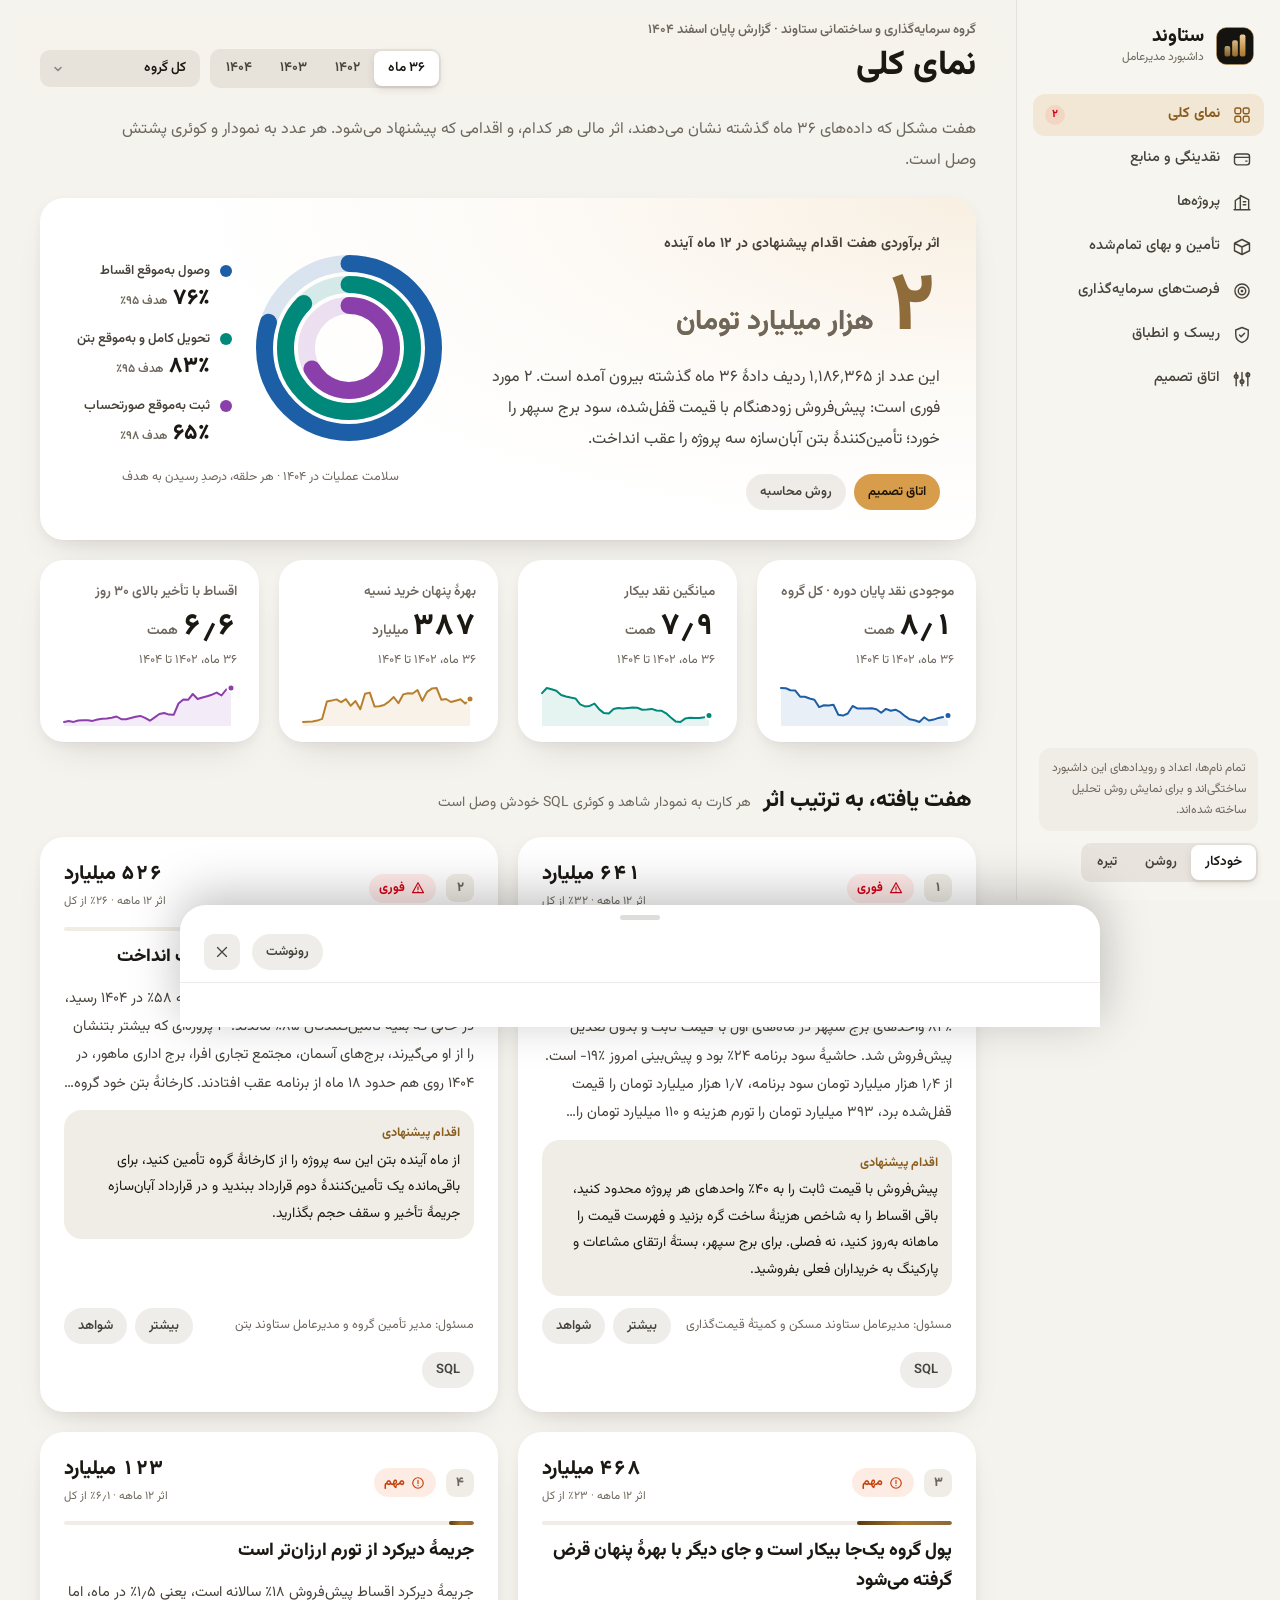
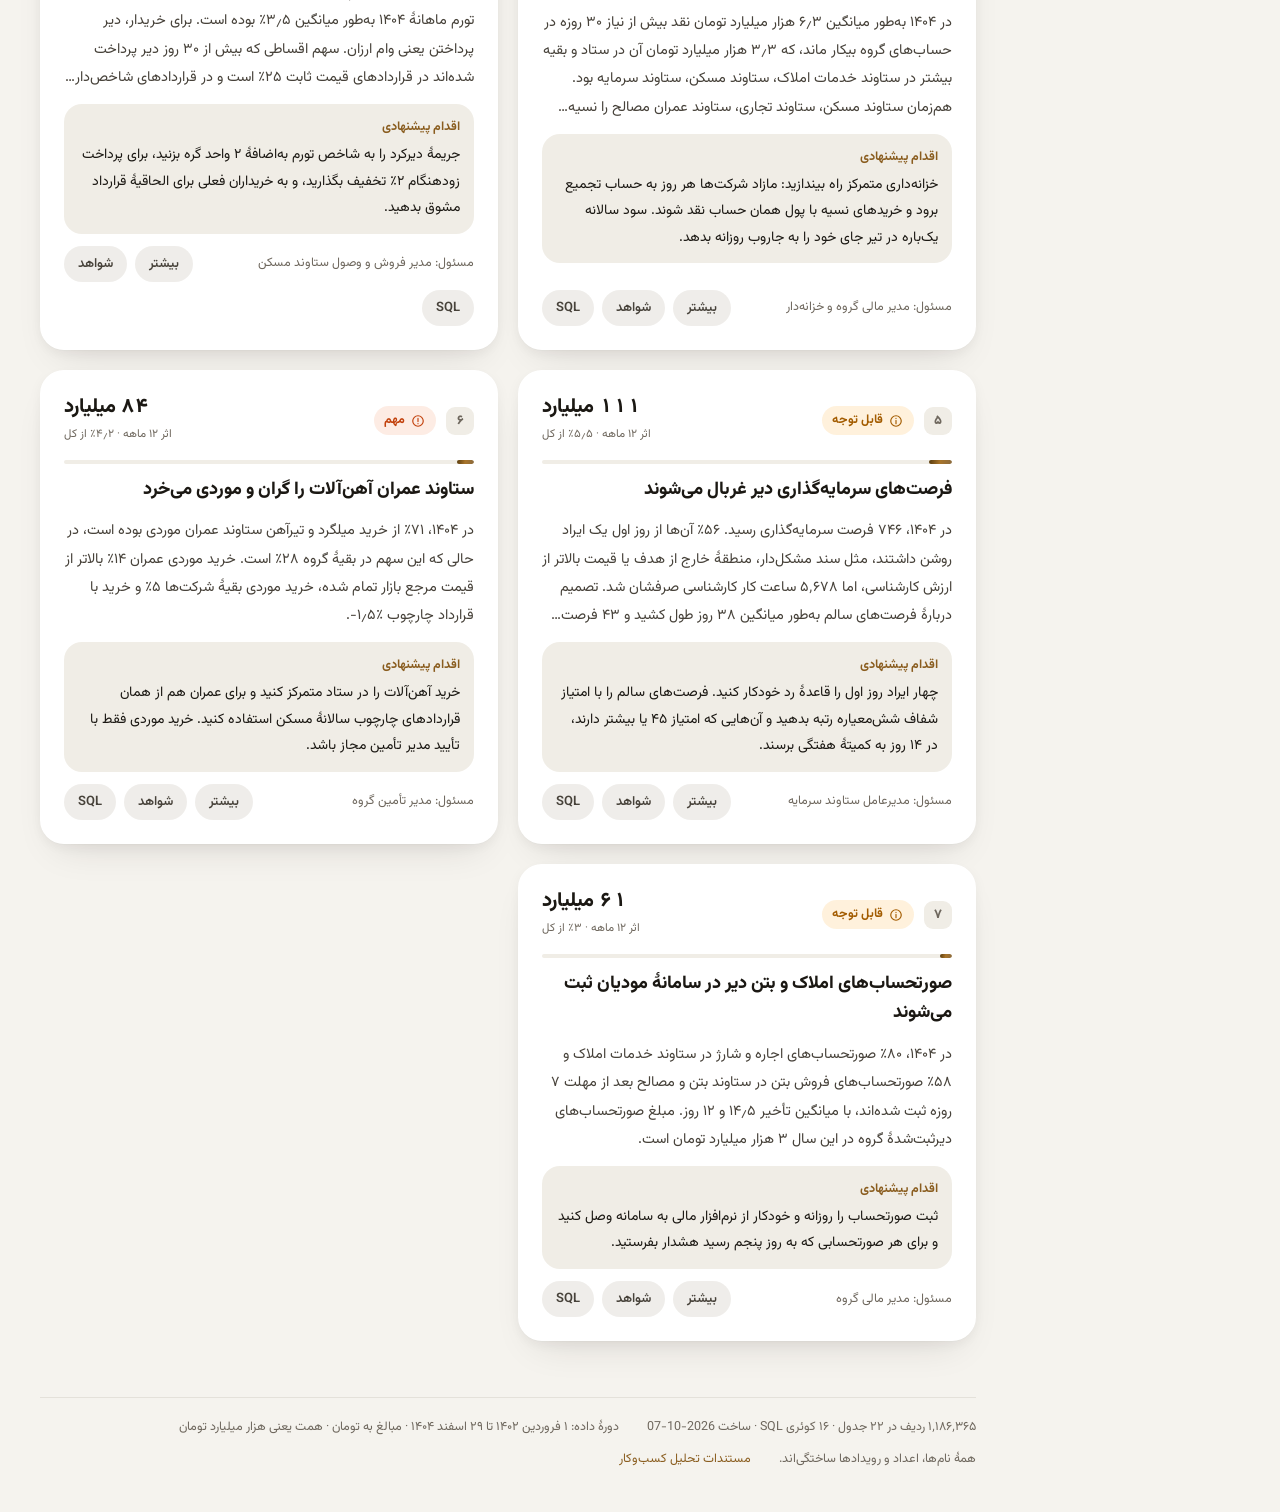
==== commit 025de6d9: "Recolour the dashboard in black and gold Gold accent and buttons with dark ink, warm ivory surfaces " ====
--- a/index.html
+++ b/index.html
@@ -5,7 +5,7 @@
   <meta name="viewport" content="width=device-width, initial-scale=1, viewport-fit=cover">
   <title>داشبورد مدیرعامل ستاوند</title>
   <meta name="description" content="داشبورد تصمیم‌سازی مدیرعامل یک هلدینگ ساختمانی ساختگی: ۱٫۱۹ میلیون ردیف داده، هفت مشکل، هفت اقدام با اثر برآوردی. همهٔ داده‌ها ساختگی‌اند.">
-  <meta name="theme-color" content="#f5f5f7" media="(prefers-color-scheme: light)">
+  <meta name="theme-color" content="#f5f3ee" media="(prefers-color-scheme: light)">
   <meta name="theme-color" content="#000000" media="(prefers-color-scheme: dark)">
   <link rel="icon" href="assets/img/mark.svg" type="image/svg+xml">
   <link rel="preload" href="assets/fonts/Vazirmatn.woff2" as="font" type="font/woff2" crossorigin>
@@ -18,13 +18,7 @@
   <div class="app">
     <aside class="sidebar" aria-label="ناوبری اصلی">
       <div class="brand">
-        <svg class="brand-mark" viewBox="0 0 40 40" aria-hidden="true">
-          <defs><linearGradient id="bm" x1="0" y1="1" x2="1" y2="0"><stop offset="0" stop-color="#0071e3"/><stop offset=".6" stop-color="#5e5ce6"/><stop offset="1" stop-color="#b051d6"/></linearGradient></defs>
-          <rect width="40" height="40" rx="11" fill="url(#bm)"/>
-          <rect x="9" y="20" width="6" height="11" rx="2" fill="#fff" opacity=".7"/>
-          <rect x="17" y="14" width="6" height="17" rx="2" fill="#fff" opacity=".85"/>
-          <rect x="25" y="8" width="6" height="23" rx="2" fill="#fff"/>
-        </svg>
+        <svg class="brand-mark" viewBox="0 0 40 40" aria-hidden="true"><defs><linearGradient id="bm" x1="0" y1="1" x2="0" y2="0"><stop offset="0" stop-color="#a8742a"/><stop offset="1" stop-color="#f0cf96"/></linearGradient></defs><rect x=".5" y=".5" width="39" height="39" rx="10.5" fill="#15130f" stroke="#d79d4b" stroke-opacity=".5"/><rect x="9" y="20" width="6" height="11" rx="2" fill="url(#bm)" opacity=".75"/><rect x="17" y="14" width="6" height="17" rx="2" fill="url(#bm)" opacity=".88"/><rect x="25" y="8" width="6" height="23" rx="2" fill="url(#bm)"/></svg>
         <div>
           <div class="brand-name">ستاوند</div>
           <div class="brand-sub">داشبورد مدیرعامل</div>
--- a/assets/css/app.css
+++ b/assets/css/app.css
@@ -1,4 +1,4 @@
-/* Setavand executive dashboard - Apple-style design language, RTL, light & dark. */
+/* Setavand executive dashboard - Apple-style design language in black and gold, RTL, light & dark. */
 
 @font-face {
   font-family: "Vazirmatn";
@@ -7,75 +7,74 @@
   font-display: swap;
 }
 
+/* Palette: black and gold, with jewel tones for the chart series.
+   Validated with the dataviz skill's validate_palette.js: light vs #FFFFFF, dark vs #161513. */
 :root {
   color-scheme: light;
-  --page: #f5f5f7;
+  --page: #f5f3ee;
   --card: #ffffff;
-  --card-2: #fbfbfd;
-  --sunken: #f2f2f5;
-  --ink: #1d1d1f;
-  --ink-2: #424245;
-  --ink-3: #6e6e73;
-  --ink-4: #86868b;
-  --hair: rgba(0, 0, 0, 0.08);
-  --hair-strong: rgba(0, 0, 0, 0.14);
-  --grid: #ececf0;
-  --axis: #d2d2d7;
-  --accent: #0071e3;
-  --accent-ink: #0066cc;
-  --accent-btn: #0071e3;
-  --accent-soft: rgba(0, 113, 227, 0.09);
-  --seg-bg: rgba(118, 118, 128, 0.12);
+  --card-2: #fbfaf7;
+  --sunken: #f0ede6;
+  --ink: #1b1813;
+  --ink-2: #47423a;
+  --ink-3: #6e675d;
+  --ink-4: #8b8478;
+  --hair: rgba(60, 45, 20, 0.09);
+  --hair-strong: rgba(60, 45, 20, 0.16);
+  --grid: #eeeae2;
+  --axis: #d8d1c3;
+  --accent: #c18a3b;
+  --accent-ink: #8a5d1f;
+  --accent-btn: #d79d4b;
+  --on-accent: #1b1306;
+  --accent-soft: rgba(215, 157, 75, 0.16);
+  --seg-bg: rgba(120, 104, 80, 0.12);
   --seg-on: #ffffff;
-  --seg-shadow: 0 3px 8px rgba(0, 0, 0, 0.12), 0 3px 1px rgba(0, 0, 0, 0.04);
-  --sidebar: rgba(246, 246, 248, 0.78);
-  --topbar: rgba(245, 245, 247, 0.78);
-  --shadow: 0 1px 1px rgba(0, 0, 0, 0.02), 0 4px 14px rgba(0, 0, 0, 0.045), 0 18px 40px -18px rgba(0, 0, 0, 0.12);
-  --shadow-hover: 0 1px 1px rgba(0, 0, 0, 0.03), 0 10px 26px rgba(0, 0, 0, 0.08), 0 28px 60px -24px rgba(0, 0, 0, 0.2);
-  --hero-grad: linear-gradient(100deg, #0071e3 0%, #5e5ce6 55%, #b051d6 100%);
-  --hero-bg: radial-gradient(120% 140% at 100% 0%, rgba(94, 92, 230, 0.10) 0%, rgba(0, 113, 227, 0.05) 38%, rgba(255, 255, 255, 0) 70%), var(--card);
-
-  /* categorical - validated: scripts/validate_palette.js, light vs #FFFFFF */
-  --c1: #0071e3;
-  --c2: #c08a2b;
-  --c3: #5e5ce6;
-  --c4: #1e98ae;
-  --c5: #b051d6;
-  --plan: #9a9aa0;
-  --total: #48484a;
-  /* sequential (one hue, light -> dark) */
-  --q1: #cfe3fa; --q2: #9cc5f3; --q3: #5a9ee8; --q4: #1f74d6; --q5: #0b4fa3;
-
+  --seg-shadow: 0 3px 8px rgba(40, 28, 10, 0.12), 0 3px 1px rgba(40, 28, 10, 0.04);
+  --sidebar: rgba(247, 245, 240, 0.8);
+  --topbar: rgba(245, 243, 238, 0.8);
+  --shadow: 0 1px 1px rgba(40, 28, 10, 0.02), 0 4px 14px rgba(40, 28, 10, 0.05), 0 18px 40px -18px rgba(40, 28, 10, 0.14);
+  --shadow-hover: 0 1px 1px rgba(40, 28, 10, 0.03), 0 10px 26px rgba(40, 28, 10, 0.09), 0 28px 60px -24px rgba(40, 28, 10, 0.22);
+  --hero-grad: linear-gradient(100deg, #573a0d 0%, #a8742a 48%, #8a6a3e 100%);
+  --hero-bg: radial-gradient(120% 140% at 100% 0%, rgba(215, 157, 75, 0.16) 0%, rgba(215, 157, 75, 0.05) 38%, rgba(255, 255, 255, 0) 70%), var(--card);
+  /* categorical - validated: light vs #FFFFFF */
+  --c1: #1d5fa6;  /* sapphire */
+  --c2: #b8802e;  /* gold */
+  --c3: #8a3fab;  /* plum */
+  --c4: #00897b;  /* jade */
+  --c5: #c0503a;  /* terracotta */
+  --plan: #9a948a;
+  --total: #4a453d;
+  /* sequential - one hue, gold, light -> dark */
+  --q1: #d4ad6a; --q2: #bf8f45; --q3: #a2722b; --q4: #7f5619; --q5: #573a0d;
   /* status - reserved; always with an icon and a label */
   --good: #1f8a3b;     --good-soft: rgba(31, 138, 59, 0.10);
   --warning: #a35c00;  --warning-soft: rgba(255, 159, 10, 0.14);
   --serious: #c2410c;  --serious-soft: rgba(234, 88, 12, 0.11);
   --critical: #d70015; --critical-soft: rgba(255, 59, 48, 0.10);
-
   --radius: 24px;
   --radius-md: 18px;
   --radius-sm: 12px;
   --ease: cubic-bezier(0.2, 0.8, 0.2, 1);
   --sidebar-w: 264px;
 }
-
 @media (prefers-color-scheme: dark) {
   :root:not([data-theme="light"]) {
     color-scheme: dark;
-    --page: #000000; --card: #1c1c1e; --card-2: #232325; --sunken: #2c2c2e;
-    --ink: #f5f5f7; --ink-2: #d1d1d6; --ink-3: #a1a1a6; --ink-4: #8e8e93;
-    --hair: rgba(255, 255, 255, 0.08); --hair-strong: rgba(255, 255, 255, 0.16);
-    --grid: #2c2c2e; --axis: #3a3a3c;
-    --accent: #2997ff; --accent-ink: #4aa8ff; --accent-soft: rgba(41, 151, 255, 0.14);
-    --seg-bg: rgba(118, 118, 128, 0.24); --seg-on: #636366; --seg-shadow: 0 3px 8px rgba(0, 0, 0, 0.3);
-    --sidebar: rgba(22, 22, 24, 0.78); --topbar: rgba(0, 0, 0, 0.72);
-    --shadow: 0 0 0 1px rgba(255, 255, 255, 0.06); --shadow-hover: 0 0 0 1px rgba(255, 255, 255, 0.12), 0 20px 50px -20px rgba(0, 0, 0, 0.8);
-    --hero-grad: linear-gradient(100deg, #2997ff 0%, #8c89ff 55%, #d27ff5 100%);
-    --hero-bg: radial-gradient(120% 140% at 100% 0%, rgba(116, 114, 238, 0.20) 0%, rgba(41, 151, 255, 0.07) 40%, rgba(28, 28, 30, 0) 72%), var(--card);
-    /* categorical - validated in dark mode vs #1C1C1E */
-    --c1: #2a8bf2; --c2: #ba8732; --c3: #7472ee; --c4: #2a9fb4; --c5: #bb6be0;
-    --plan: #7c7c82; --total: #c7c7cc;
-    --q1: #16365c; --q2: #1d5293; --q3: #2a74c9; --q4: #5b9ff0; --q5: #a9cdf8;
+    --page: #000000; --card: #161513; --card-2: #1d1b18; --sunken: #26231f;
+    --ink: #f6f2ea; --ink-2: #d9d2c5; --ink-3: #a8a092; --ink-4: #8f887b;
+    --hair: rgba(255, 240, 215, 0.08); --hair-strong: rgba(255, 240, 215, 0.16);
+    --grid: #26231f; --axis: #3a362f;
+    --accent: #d79d4b; --accent-ink: #e3b46c; --accent-btn: #d79d4b; --on-accent: #1b1306; --accent-soft: rgba(215, 157, 75, 0.16);
+    --seg-bg: rgba(160, 140, 110, 0.2); --seg-on: #4a443b; --seg-shadow: 0 3px 8px rgba(0, 0, 0, 0.3);
+    --sidebar: rgba(14, 13, 11, 0.8); --topbar: rgba(0, 0, 0, 0.72);
+    --shadow: 0 0 0 1px rgba(255, 240, 215, 0.07); --shadow-hover: 0 0 0 1px rgba(215, 157, 75, 0.3), 0 20px 50px -20px rgba(0, 0, 0, 0.8);
+    --hero-grad: linear-gradient(100deg, #f3d7a3 0%, #d79d4b 50%, #b8864a 100%);
+    --hero-bg: radial-gradient(120% 140% at 100% 0%, rgba(215, 157, 75, 0.20) 0%, rgba(215, 157, 75, 0.06) 40%, rgba(22, 21, 19, 0) 72%), var(--card);
+    /* categorical - validated in dark mode vs #161513 */
+    --c1: #3b7ccc; --c2: #bb8638; --c3: #a35bc5; --c4: #12988a; --c5: #cf6049;
+    --plan: #7d776d; --total: #d0c9bc;
+    --q1: #6b4f22; --q2: #8f6a2f; --q3: #b5873d; --q4: #d6aa62; --q5: #f0d39f;
     --good: #32d74b; --good-soft: rgba(50, 215, 75, 0.14);
     --warning: #ffb340; --warning-soft: rgba(255, 179, 64, 0.15);
     --serious: #ff8a4c; --serious-soft: rgba(255, 138, 76, 0.15);
@@ -84,25 +83,24 @@
 }
 :root[data-theme="dark"] {
   color-scheme: dark;
-  --page: #000000; --card: #1c1c1e; --card-2: #232325; --sunken: #2c2c2e;
-  --ink: #f5f5f7; --ink-2: #d1d1d6; --ink-3: #a1a1a6; --ink-4: #8e8e93;
-  --hair: rgba(255, 255, 255, 0.08); --hair-strong: rgba(255, 255, 255, 0.16);
-  --grid: #2c2c2e; --axis: #3a3a3c;
-  --accent: #2997ff; --accent-ink: #4aa8ff; --accent-soft: rgba(41, 151, 255, 0.14);
-  --seg-bg: rgba(118, 118, 128, 0.24); --seg-on: #636366; --seg-shadow: 0 3px 8px rgba(0, 0, 0, 0.3);
-  --sidebar: rgba(22, 22, 24, 0.78); --topbar: rgba(0, 0, 0, 0.72);
-  --shadow: 0 0 0 1px rgba(255, 255, 255, 0.06); --shadow-hover: 0 0 0 1px rgba(255, 255, 255, 0.12), 0 20px 50px -20px rgba(0, 0, 0, 0.8);
-  --hero-grad: linear-gradient(100deg, #2997ff 0%, #8c89ff 55%, #d27ff5 100%);
-  --hero-bg: radial-gradient(120% 140% at 100% 0%, rgba(116, 114, 238, 0.20) 0%, rgba(41, 151, 255, 0.07) 40%, rgba(28, 28, 30, 0) 72%), var(--card);
-  --c1: #2a8bf2; --c2: #ba8732; --c3: #7472ee; --c4: #2a9fb4; --c5: #bb6be0;
-  --plan: #7c7c82; --total: #c7c7cc;
-  --q1: #16365c; --q2: #1d5293; --q3: #2a74c9; --q4: #5b9ff0; --q5: #a9cdf8;
+  --page: #000000; --card: #161513; --card-2: #1d1b18; --sunken: #26231f;
+  --ink: #f6f2ea; --ink-2: #d9d2c5; --ink-3: #a8a092; --ink-4: #8f887b;
+  --hair: rgba(255, 240, 215, 0.08); --hair-strong: rgba(255, 240, 215, 0.16);
+  --grid: #26231f; --axis: #3a362f;
+  --accent: #d79d4b; --accent-ink: #e3b46c; --accent-btn: #d79d4b; --on-accent: #1b1306; --accent-soft: rgba(215, 157, 75, 0.16);
+  --seg-bg: rgba(160, 140, 110, 0.2); --seg-on: #4a443b; --seg-shadow: 0 3px 8px rgba(0, 0, 0, 0.3);
+  --sidebar: rgba(14, 13, 11, 0.8); --topbar: rgba(0, 0, 0, 0.72);
+  --shadow: 0 0 0 1px rgba(255, 240, 215, 0.07); --shadow-hover: 0 0 0 1px rgba(215, 157, 75, 0.3), 0 20px 50px -20px rgba(0, 0, 0, 0.8);
+  --hero-grad: linear-gradient(100deg, #f3d7a3 0%, #d79d4b 50%, #b8864a 100%);
+  --hero-bg: radial-gradient(120% 140% at 100% 0%, rgba(215, 157, 75, 0.20) 0%, rgba(215, 157, 75, 0.06) 40%, rgba(22, 21, 19, 0) 72%), var(--card);
+  --c1: #3b7ccc; --c2: #bb8638; --c3: #a35bc5; --c4: #12988a; --c5: #cf6049;
+  --plan: #7d776d; --total: #d0c9bc;
+  --q1: #6b4f22; --q2: #8f6a2f; --q3: #b5873d; --q4: #d6aa62; --q5: #f0d39f;
   --good: #32d74b; --good-soft: rgba(50, 215, 75, 0.14);
   --warning: #ffb340; --warning-soft: rgba(255, 179, 64, 0.15);
   --serious: #ff8a4c; --serious-soft: rgba(255, 138, 76, 0.15);
   --critical: #ff6961; --critical-soft: rgba(255, 105, 97, 0.15);
 }
-
 *, *::before, *::after { box-sizing: border-box; }
 html { -webkit-text-size-adjust: 100%; }
 body {
@@ -200,7 +198,7 @@
 }
 .btn:hover { background: var(--hair-strong); }
 .btn:active { transform: scale(0.97); }
-.btn.primary { background: var(--accent-btn); color: #fff; }
+.btn.primary { background: var(--accent-btn); color: var(--on-accent); }
 .btn.primary:hover { filter: brightness(1.08); }
 .btn svg { width: 15px; height: 15px; stroke: currentColor; fill: none; stroke-width: 1.8; stroke-linecap: round; stroke-linejoin: round; }
 .chip { font-size: 12px; font-weight: 600; color: var(--ink-3); background: var(--sunken); border-radius: 999px; padding: 2px 10px; white-space: nowrap; }
@@ -380,7 +378,7 @@
 .switch input { position: absolute; opacity: 0; inset: 0; cursor: pointer; z-index: 1; margin: 0; }
 .switch span { position: absolute; inset: 0; border-radius: 16px; background: var(--seg-bg); transition: background-color 0.25s var(--ease); }
 .switch span::after { content: ""; position: absolute; top: 2px; right: 2px; width: 27px; height: 27px; border-radius: 50%; background: #fff; box-shadow: 0 3px 8px rgba(0, 0, 0, 0.15); transition: transform 0.25s var(--ease); }
-.switch input:checked + span { background: var(--good); }
+.switch input:checked + span { background: var(--accent-btn); }
 .switch input:checked + span::after { transform: translateX(-20px); }
 .lever-group { font-size: 12px; font-weight: 800; color: var(--ink-3); margin: 14px 0 0; }
 .lever-group:first-child { margin-top: 0; }
